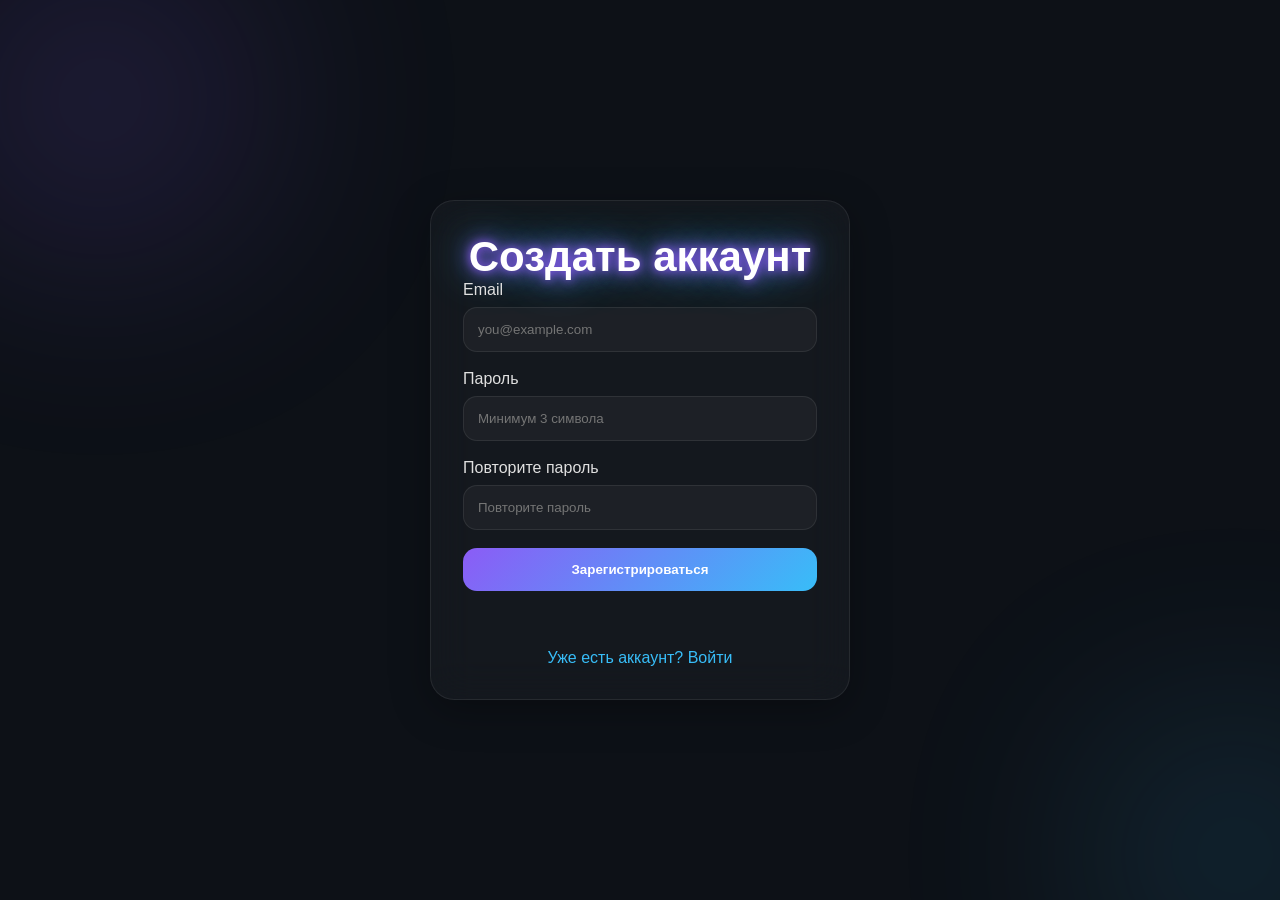
==== docs/register.html @ e63f96a7 "Add files via upload" ====
<!DOCTYPE html>
<html lang="ru">
<head>
    <meta charset="UTF-8" />
    <meta name="viewport" content="width=device-width, initial-scale=1.0" />
    <title>AI Chat — Регистрация</title>

    <link rel="stylesheet" href="style.css" />

    <link rel="icon"
        href='data:image/svg+xml,<svg xmlns="http://www.w3.org/2000/svg" viewBox="0 0 100 100"><text y=".9em" font-size="90">🤖</text></svg>'>
</head>
<body>
    <div class="bg-blur bg-1"></div>
    <div class="bg-blur bg-2"></div>

    <main class="auth-page fade-in">
        <div class="glass-card auth-card">
            <h1 class="logo neon-text">Создать аккаунт</h1>

            <form id="registerForm" class="auth-form">
                <div class="input-group">
                    <label>Email</label>
                    <input type="email" id="registerEmail" placeholder="you@example.com" />
                </div>

                <div class="input-group">
                    <label>Пароль</label>
                    <input type="password" id="registerPassword" placeholder="Минимум 3 символа" />
                </div>

                <div class="input-group">
                    <label>Повторите пароль</label>
                    <input type="password" id="registerPassword2" placeholder="Повторите пароль" />
                </div>

                <button type="submit" class="btn-primary">
                    Зарегистрироваться
                </button>

                <div id="registerError" class="error-text"></div>
            </form>

            <div class="auth-links">
                <a href="index.html">
                    Уже есть аккаунт? Войти
                </a>
            </div>
        </div>
    </main>

    <script src="script.js"></script>
</body>
</html>
---- docs/style.css ----
:root {
    --bg: #0d1117;
    --text: #e0e0e0;

    --purple: #8b5cf6;
    --blue: #38bdf8;
    --pink: #ec4899;

    --glass: rgba(255, 255, 255, 0.03);
    --border: rgba(255, 255, 255, 0.08);

    --danger: #ff4d4f;
}

* {
    margin: 0;
    padding: 0;
    box-sizing: border-box;
}

body {
    min-height: 100vh;
    background: var(--bg);
    color: var(--text);
    font-family: Inter, "Segoe UI", sans-serif;
    overflow-x: hidden;
}

a {
    text-decoration: none;
    color: var(--blue);
}

button,
input,
textarea {
    font-family: inherit;
}

.bg-blur {
    position: fixed;
    border-radius: 999px;
    filter: blur(120px);
    opacity: 0.2;
    z-index: -1;
}

.bg-1 {
    width: 300px;
    height: 300px;
    background: var(--purple);
    top: -50px;
    left: -50px;
}

.bg-2 {
    width: 250px;
    height: 250px;
    background: var(--blue);
    bottom: -80px;
    right: -80px;
}

.fade-in {
    animation: fadeIn 0.6s ease;
}

@keyframes fadeIn {
    from {
        opacity: 0;
        transform: translateY(8px);
    }

    to {
        opacity: 1;
        transform: translateY(0);
    }
}

.auth-page {
    display: flex;
    justify-content: center;
    align-items: center;
    min-height: 100vh;
    padding: 20px;
}

.glass-card {
    background: var(--glass);
    backdrop-filter: blur(20px);
    border: 1px solid var(--border);
    border-radius: 24px;
    box-shadow: 0 10px 40px rgba(0, 0, 0, 0.3);
}

.auth-card {
    width: 100%;
    max-width: 420px;
    padding: 32px;
}

.logo {
    font-size: 42px;
    font-weight: 700;
    text-align: center;
}

.neon-text {
    color: white;
    text-shadow:
        0 0 10px var(--purple),
        0 0 20px var(--purple),
        0 0 40px var(--blue);
}

.subtitle {
    text-align: center;
    margin-top: 12px;
    margin-bottom: 28px;
    opacity: 0.8;
}

.auth-form {
    display: flex;
    flex-direction: column;
    gap: 18px;
}

.input-group {
    display: flex;
    flex-direction: column;
    gap: 8px;
}

.input-group input,
.chat-input-area textarea {
    background: rgba(255,255,255,0.04);
    border: 1px solid rgba(255,255,255,0.08);
    border-radius: 14px;
    color: white;
    padding: 14px;
    outline: none;
    transition: 0.2s;
}

.input-group input:focus,
.chat-input-area textarea:focus {
    border-color: var(--purple);
    box-shadow: 0 0 0 3px rgba(139,92,246,0.2);
}

.btn-primary {
    background: linear-gradient(135deg, var(--purple), var(--blue));
    border: none;
    color: white;
    border-radius: 14px;
    padding: 14px 18px;
    font-weight: 600;
    cursor: pointer;
    transition: 0.25s;
}

.btn-primary:hover {
    transform: translateY(-2px);
    box-shadow: 0 10px 30px rgba(139,92,246,0.4);
}

.auth-links {
    display: flex;
    flex-direction: column;
    gap: 10px;
    margin-top: 20px;
    text-align: center;
}

.error-text {
    color: var(--danger);
    font-size: 14px;
    min-height: 20px;
}

.header {
    position: sticky;
    top: 0;
    z-index: 50;

    display: flex;
    justify-content: space-between;
    align-items: center;

    padding: 18px 24px;

    background: rgba(13,17,23,0.8);
    backdrop-filter: blur(20px);

    border-bottom: 1px solid rgba(255,255,255,0.05);
}

.nav {
    display: flex;
    align-items: center;
    gap: 18px;
}

.nav a {
    color: white;
    opacity: 0.8;
}

.nav a.active {
    color: var(--blue);
}

.logout-btn {
    background: transparent;
    border: 1px solid rgba(255,255,255,0.08);
    color: white;
    padding: 10px 14px;
    border-radius: 12px;
    cursor: pointer;
}

.chat-container {
    display: flex;
    flex-direction: column;
    height: calc(100vh - 82px);
}

.messages {
    flex: 1;
    overflow-y: auto;
    padding: 20px;
    display: flex;
    flex-direction: column;
    gap: 16px;
}

.message {
    max-width: 80%;
    padding: 14px 18px;
    border-radius: 18px;
    line-height: 1.5;
    animation: fadeIn 0.3s ease;
    word-wrap: break-word;
}

.message.user {
    align-self: flex-end;
    background: linear-gradient(135deg, var(--purple), var(--pink));
}

.message.ai {
    align-self: flex-start;
    background: #1c2128;
}

.chat-input-area {
    display: flex;
    gap: 12px;
    padding: 20px;
    border-top: 1px solid rgba(255,255,255,0.05);
    background: rgba(13,17,23,0.9);
    backdrop-filter: blur(20px);
}

.chat-input-area textarea {
    flex: 1;
    resize: none;
    min-height: 56px;
    max-height: 180px;
}

.typing {
    display: flex;
    gap: 6px;
    align-items: center;
}

.typing span {
    width: 8px;
    height: 8px;
    border-radius: 50%;
    background: var(--purple);
    animation: pulse 1s infinite;
}

.typing span:nth-child(2) {
    animation-delay: 0.2s;
}

.typing span:nth-child(3) {
    animation-delay: 0.4s;
}

@keyframes pulse {
    0%, 100% {
        opacity: 0.3;
        transform: scale(0.8);
    }

    50% {
        opacity: 1;
        transform: scale(1);
    }
}

.dashboard {
    padding: 30px 20px 50px;
    max-width: 1200px;
    margin: 0 auto;
}

.welcome-card {
    padding: 28px;
    margin-bottom: 24px;
}

.dashboard-btn {
    display: inline-block;
    margin-top: 18px;
}

.stats-grid {
    display: grid;
    grid-template-columns: repeat(auto-fit, minmax(220px, 1fr));
    gap: 20px;
}

.stat-card {
    padding: 24px;
    transition: 0.25s;
}

.stat-card:hover {
    transform: translateY(-2px);
}

.stat-icon {
    font-size: 32px;
    margin-bottom: 16px;
}

.stat-card h3 {
    margin-bottom: 10px;
    font-size: 16px;
}

.stat-card p {
    font-size: 28px;
    font-weight: 700;
    color: var(--blue);
}

.burger {
    display: none;
    background: transparent;
    border: none;
    color: white;
    font-size: 26px;
}

@media (max-width: 768px) {
    .burger {
        display: block;
    }

    .nav {
        position: absolute;
        top: 82px;
        left: 0;
        right: 0;

        background: rgba(13,17,23,0.95);
        backdrop-filter: blur(20px);

        flex-direction: column;
        padding: 20px;

        display: none;
    }

    .nav.open {
        display: flex;
    }

    .message {
        max-width: 100%;
    }

    .chat-input-area {
        flex-direction: column;
    }

    .btn-primary {
        width: 100%;
    }

    .logo {
        font-size: 34px;
    }
}

@media (max-width: 320px) {
    .auth-card {
        padding: 22px;
    }

    .logo {
        font-size: 28px;
    }
}
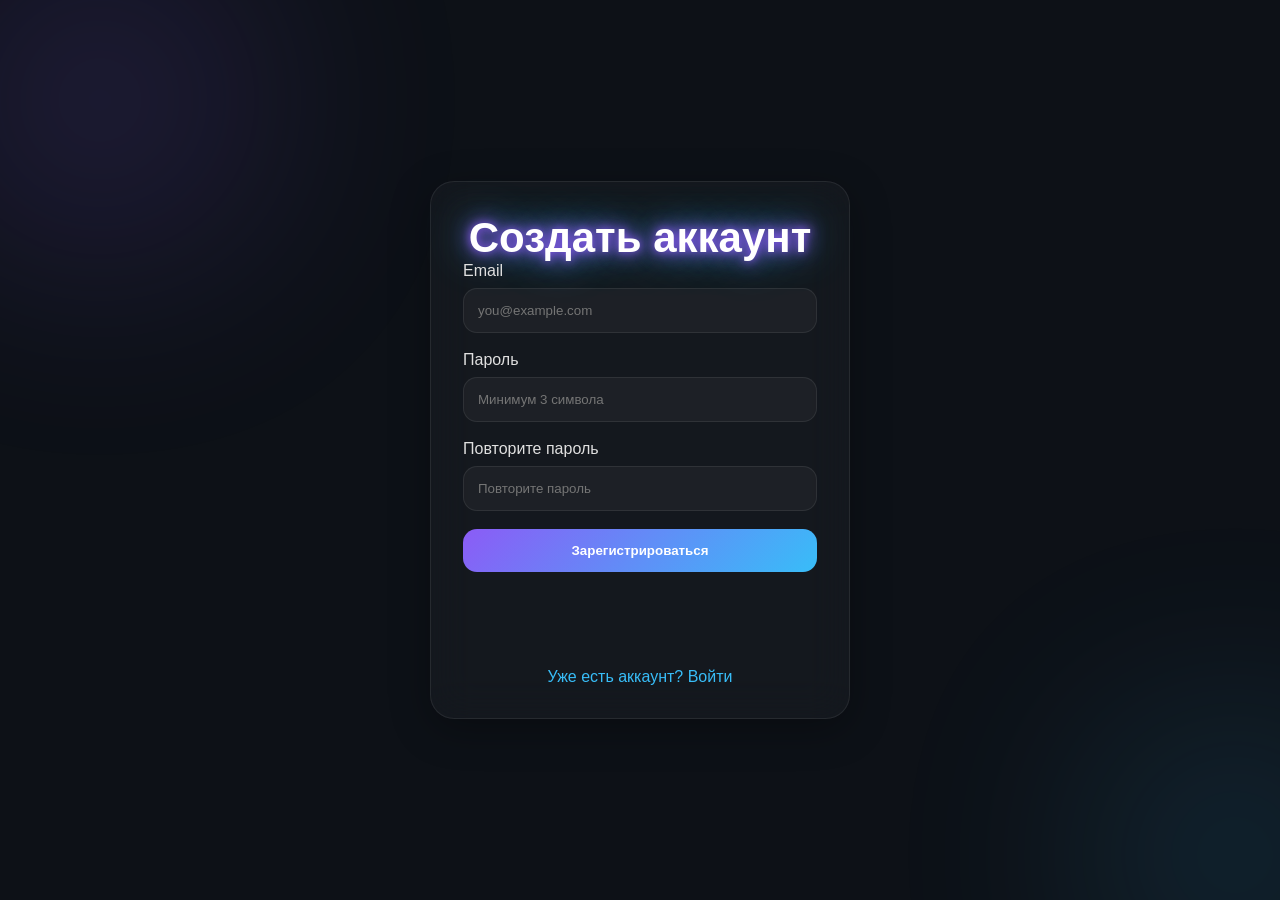
==== commit 699b8b69: "Update register.html" ====
--- a/docs/register.html
+++ b/docs/register.html
@@ -4,11 +4,8 @@
     <meta charset="UTF-8" />
     <meta name="viewport" content="width=device-width, initial-scale=1.0" />
     <title>AI Chat — Регистрация</title>
-
     <link rel="stylesheet" href="style.css" />
-
-    <link rel="icon"
-        href='data:image/svg+xml,<svg xmlns="http://www.w3.org/2000/svg" viewBox="0 0 100 100"><text y=".9em" font-size="90">🤖</text></svg>'>
+    <link rel="icon" href='data:image/svg+xml,<svg xmlns="http://www.w3.org/2000/svg" viewBox="0 0 100 100"><text y=".9em" font-size="90">🤖</text></svg>'>
 </head>
 <body>
     <div class="bg-blur bg-1"></div>
@@ -18,37 +15,49 @@
         <div class="glass-card auth-card">
             <h1 class="logo neon-text">Создать аккаунт</h1>
 
+            <!-- Шаг 1: Регистрация -->
             <form id="registerForm" class="auth-form">
                 <div class="input-group">
                     <label>Email</label>
                     <input type="email" id="registerEmail" placeholder="you@example.com" />
                 </div>
-
                 <div class="input-group">
                     <label>Пароль</label>
                     <input type="password" id="registerPassword" placeholder="Минимум 3 символа" />
                 </div>
-
                 <div class="input-group">
                     <label>Повторите пароль</label>
                     <input type="password" id="registerPassword2" placeholder="Повторите пароль" />
                 </div>
-
-                <button type="submit" class="btn-primary">
-                    Зарегистрироваться
-                </button>
-
+                <button type="submit" class="btn-primary">Зарегистрироваться</button>
                 <div id="registerError" class="error-text"></div>
+                <div id="registerSuccess" style="color: #38bdf8; min-height: 20px;"></div>
             </form>
 
+            <!-- Шаг 2: Верификация (скрыт до отправки кода) -->
+            <div id="verifyBlock" style="display: none;">
+                <p style="text-align: center; color: #a0a0b0; margin: 20px 0 10px;">
+                    Мы отправили код на вашу почту. Введите его ниже:
+                </p>
+                <form id="verifyForm" class="auth-form">
+                    <div class="input-group">
+                        <label>Код верификации</label>
+                        <input type="text" id="verifyCode" placeholder="123456" maxlength="6" />
+                    </div>
+                    <button type="submit" class="btn-primary">Подтвердить код</button>
+                    <div id="verifyError" class="error-text"></div>
+                    <p style="text-align: center; margin-top: 10px;">
+                        <a href="#" id="resendCode" style="color: var(--blue);">Отправить код повторно</a>
+                    </p>
+                </form>
+            </div>
+
             <div class="auth-links">
-                <a href="index.html">
-                    Уже есть аккаунт? Войти
-                </a>
+                <a href="index.html">Уже есть аккаунт? Войти</a>
             </div>
         </div>
     </main>
 
     <script src="script.js"></script>
 </body>
-</html>+</html>
